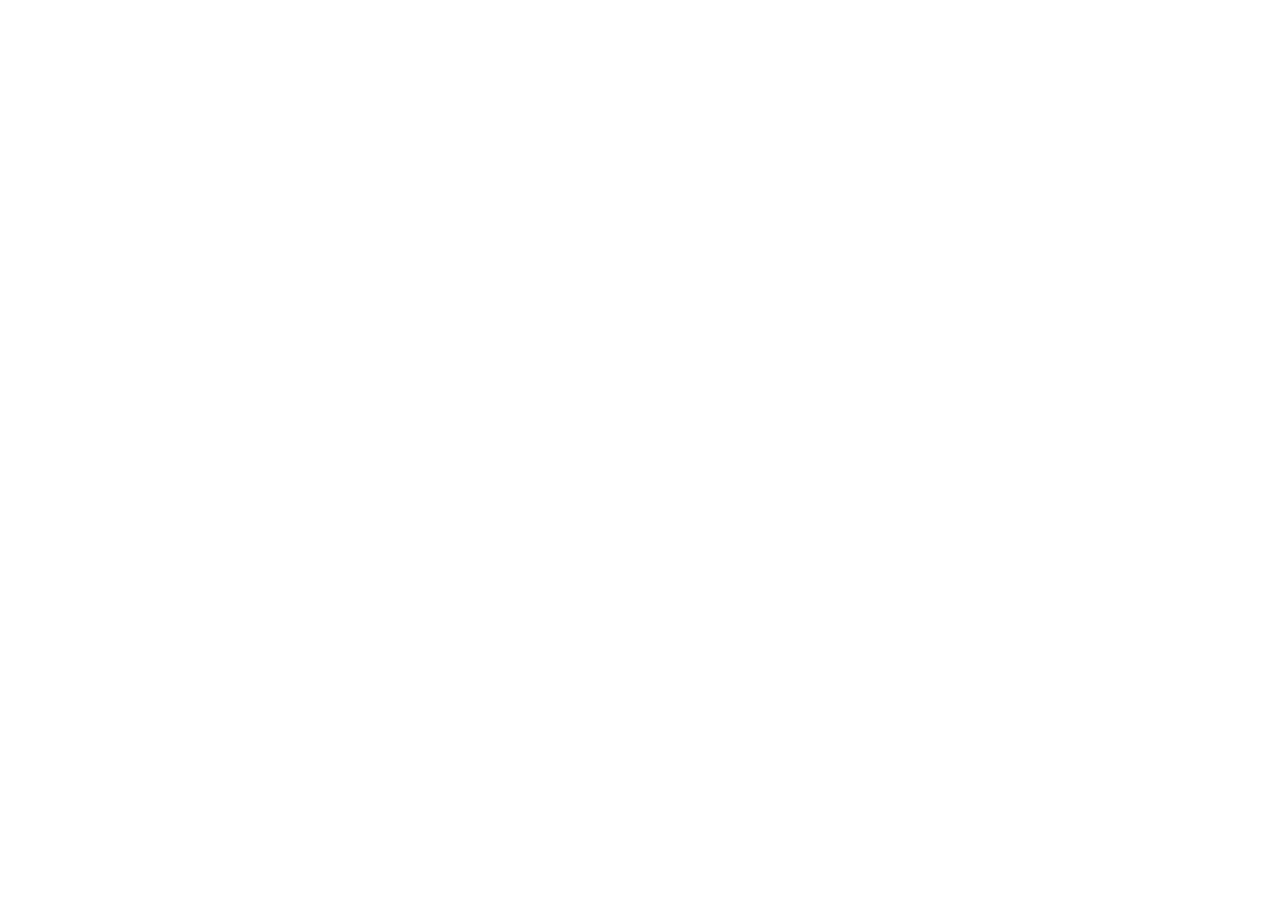
==== about.html @ 56c46d94 "about page" ====
<!DOCTYPE html>
<html lang="en">
<head>
    <meta charset="UTF-8">
    <meta name="viewport" content="width=device-width, initial-scale=1.0">
    <title>about page</title>
</head>
<body>
    
</body>
</html>
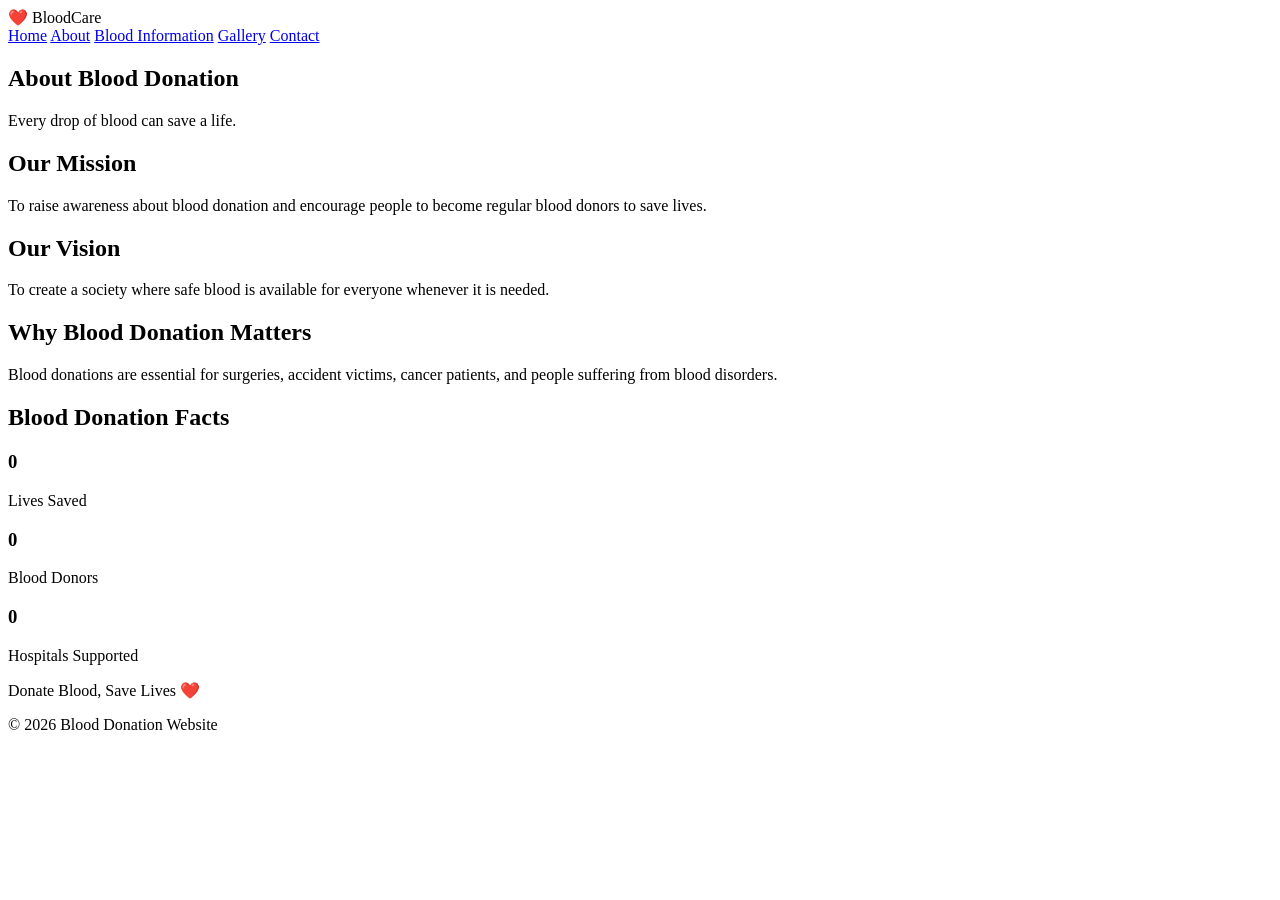
==== commit 41fa7d19: "update about.html" ====
--- a/about.html
+++ b/about.html
@@ -3,9 +3,88 @@
 <head>
     <meta charset="UTF-8">
     <meta name="viewport" content="width=device-width, initial-scale=1.0">
-    <title>about page</title>
+    <title>About Us - Blood Donation Website</title>
+    <link rel="stylesheet" href="about.css">
 </head>
 <body>
-    
+
+<header>
+    <div class="logo">❤️ BloodCare</div>
+
+    <nav>
+        <a href="index.html">Home</a>
+        <a href="about.html" class="active">About</a>
+        <a href="blood.html">Blood Information</a>
+         <a href="gallery.html" class="active">Gallery</a>
+        <a href="contact.html">Contact</a>
+    </nav>
+</header>
+
+<section class="hero">
+    <h1>About Blood Donation</h1>
+    <p>Every drop of blood can save a life.</p>
+</section>
+
+<section class="about-container">
+
+    <div class="card">
+        <h2>Our Mission</h2>
+        <p>
+            To raise awareness about blood donation and encourage
+            people to become regular blood donors to save lives.
+        </p>
+    </div>
+
+    <div class="card">
+        <h2>Our Vision</h2>
+        <p>
+            To create a society where safe blood is available
+            for everyone whenever it is needed.
+        </p>
+    </div>
+
+    <div class="card">
+        <h2>Why Blood Donation Matters</h2>
+        <p>
+            Blood donations are essential for surgeries,
+            accident victims, cancer patients, and people
+            suffering from blood disorders.
+        </p>
+    </div>
+
+</section>
+
+<section class="facts">
+
+    <h2>Blood Donation Facts</h2>
+
+    <div class="fact-boxes">
+
+        <div class="fact">
+            <h3 class="counter" data-target="1000">0</h3>
+            <p>Lives Saved</p>
+        </div>
+
+        <div class="fact">
+            <h3 class="counter" data-target="500">0</h3>
+            <p>Blood Donors</p>
+        </div>
+
+        <div class="fact">
+            <h3 class="counter" data-target="20">0</h3>
+            <p>Hospitals Supported</p>
+        </div>
+
+    </div>
+
+</section>
+
+<footer>
+    <p>Donate Blood, Save Lives ❤️</p>
+    <p>&copy; 2026 Blood Donation Website</p>
+</footer>
+
+<script src="about.js"></script>
+
 </body>
 </html>
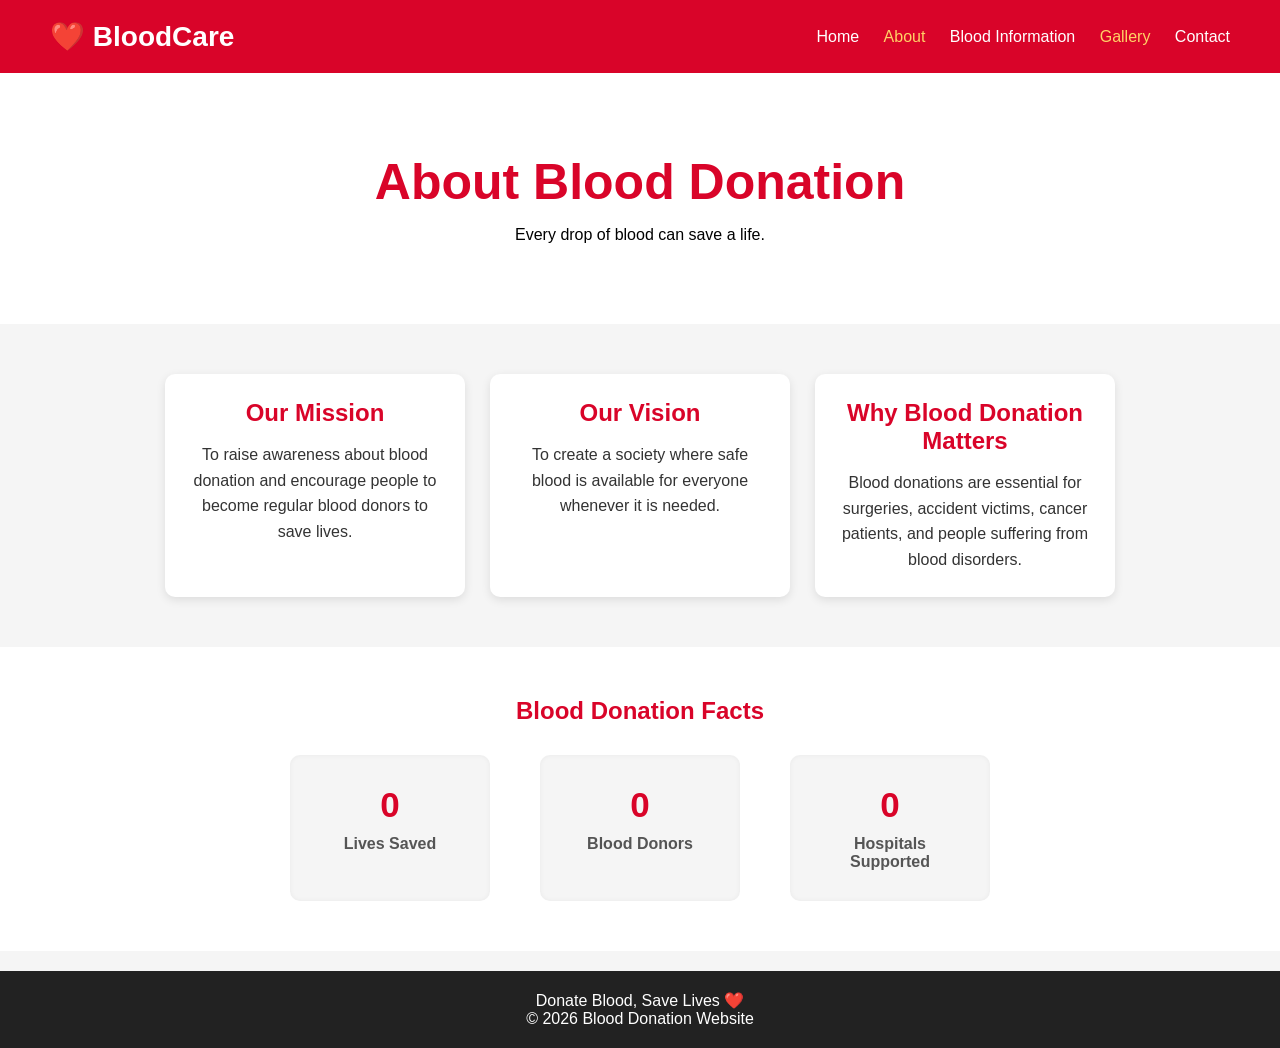
==== commit c9687ec9: "Update about.html" ====
--- a/about.html
+++ b/about.html
@@ -4,7 +4,132 @@
     <meta charset="UTF-8">
     <meta name="viewport" content="width=device-width, initial-scale=1.0">
     <title>About Us - Blood Donation Website</title>
-    <link rel="stylesheet" href="about.css">
+    
+    
+    <style>
+        * {
+            margin: 0;
+            padding: 0;
+            box-sizing: border-box;
+            font-family: Arial, sans-serif;
+        }
+
+        body {
+            background: #f5f5f5;
+        }
+
+        header {
+            background: #d90429;
+            color: white;
+            padding: 20px 50px;
+            display: flex;
+            justify-content: space-between;
+            align-items: center;
+        }
+
+        .logo {
+            font-size: 28px;
+            font-weight: bold;
+        }
+
+        nav a {
+            color: white;
+            text-decoration: none;
+            margin-left: 20px;
+        }
+
+        nav a:hover,
+        .active {
+            color: #ffd166;
+        }
+
+        .hero {
+            background: white;
+            text-align: center;
+            padding: 80px 20px;
+        }
+
+        .hero h1 {
+            color: #d90429;
+            font-size: 50px;
+        }
+
+        .hero p {
+            margin-top: 15px;
+        }
+
+        .about-container {
+            display: flex;
+            justify-content: center;
+            gap: 25px;
+            padding: 50px;
+            flex-wrap: wrap;
+        }
+
+        .card {
+            background: white;
+            width: 300px;
+            padding: 25px;
+            text-align: center;
+            border-radius: 10px;
+            box-shadow: 0 3px 10px rgba(0,0,0,0.1);
+        }
+
+        .card h2 {
+            color: #d90429;
+            margin-bottom: 15px;
+        }
+
+        .card p {
+            line-height: 1.6;
+            color: #333;
+        }
+
+        .facts {
+            padding: 50px;
+            background: #fff;
+            text-align: center;
+        }
+
+        .facts h2 {
+            color: #d90429;
+            margin-bottom: 30px;
+        }
+
+        .fact-boxes {
+            display: flex;
+            justify-content: center;
+            gap: 50px;
+            flex-wrap: wrap;
+        }
+
+        .fact {
+            background: #f5f5f5;
+            padding: 30px;
+            width: 200px;
+            border-radius: 10px;
+            box-shadow: inset 0 0 5px rgba(0,0,0,0.05);
+        }
+
+        .fact h3 {
+            font-size: 35px;
+            color: #d90429;
+            margin-bottom: 10px;
+        }
+
+        .fact p {
+            font-weight: bold;
+            color: #555;
+        }
+
+        footer {
+            background: #222;
+            color: white;
+            text-align: center;
+            padding: 20px;
+            margin-top: 20px;
+        }
+    </style>
 </head>
 <body>
 
@@ -15,7 +140,7 @@
         <a href="index.html">Home</a>
         <a href="about.html" class="active">About</a>
         <a href="blood.html">Blood Information</a>
-         <a href="gallery.html" class="active">Gallery</a>
+        <a href="gallery.html" class="active">Gallery</a>
         <a href="contact.html">Contact</a>
     </nav>
 </header>
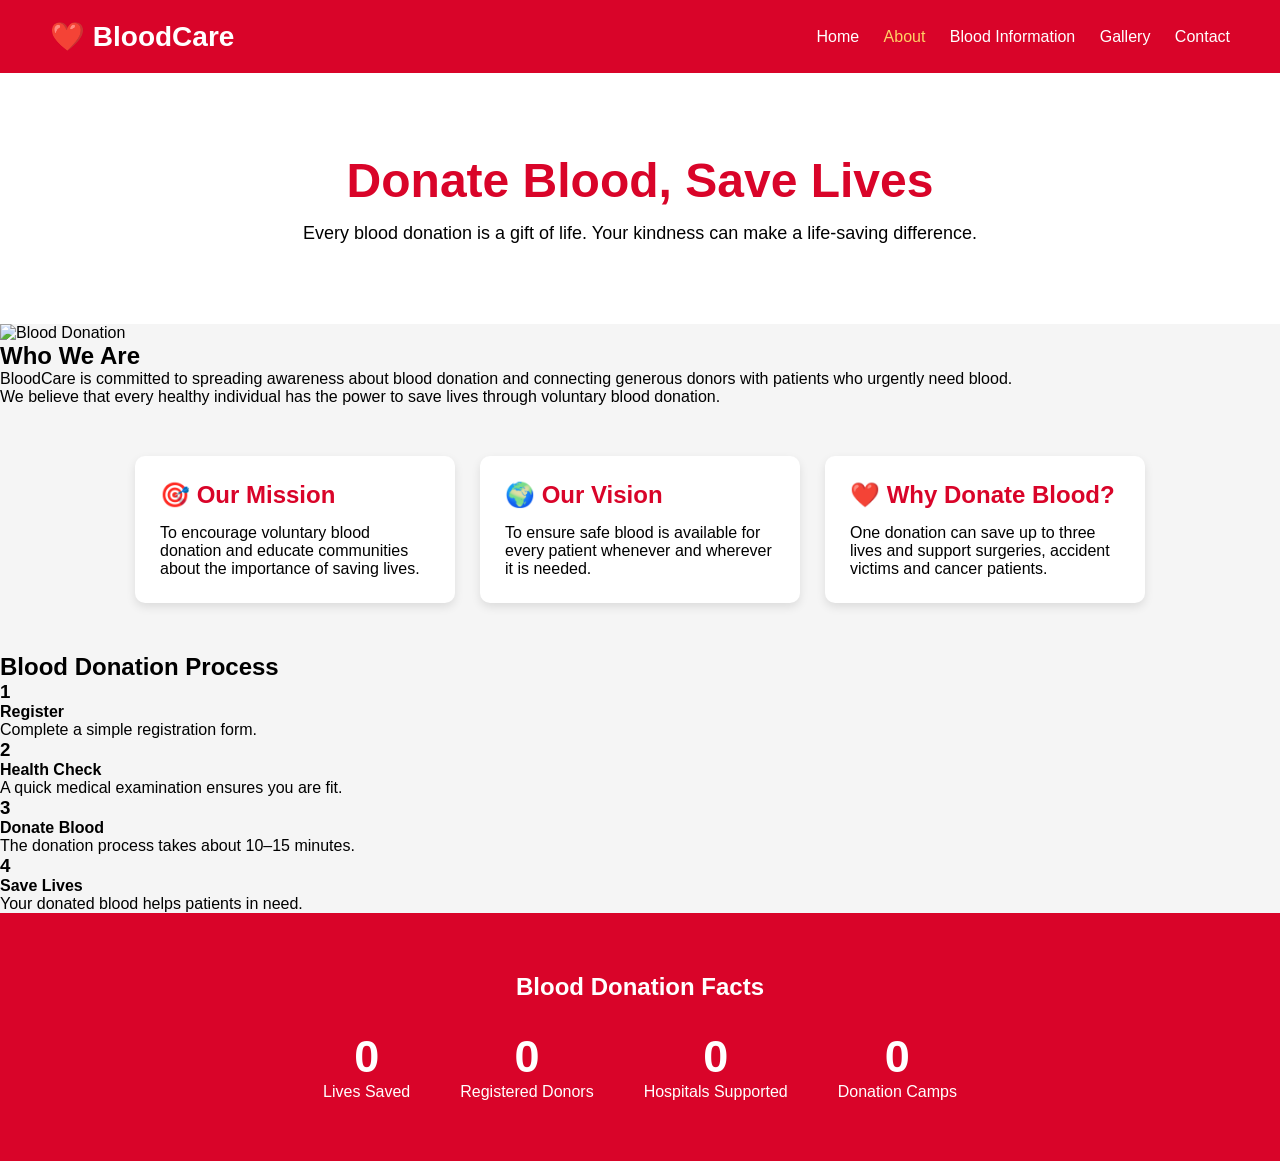
==== commit eea77c6f: "develop the html code" ====
--- a/about.html
+++ b/about.html
@@ -3,213 +3,224 @@
 <head>
     <meta charset="UTF-8">
     <meta name="viewport" content="width=device-width, initial-scale=1.0">
-    <title>About Us - Blood Donation Website</title>
-    
-    
-    <style>
-        * {
-            margin: 0;
-            padding: 0;
-            box-sizing: border-box;
-            font-family: Arial, sans-serif;
-        }
-
-        body {
-            background: #f5f5f5;
-        }
-
-        header {
-            background: #d90429;
-            color: white;
-            padding: 20px 50px;
-            display: flex;
-            justify-content: space-between;
-            align-items: center;
-        }
-
-        .logo {
-            font-size: 28px;
-            font-weight: bold;
-        }
-
-        nav a {
-            color: white;
-            text-decoration: none;
-            margin-left: 20px;
-        }
-
-        nav a:hover,
-        .active {
-            color: #ffd166;
-        }
-
-        .hero {
-            background: white;
-            text-align: center;
-            padding: 80px 20px;
-        }
-
-        .hero h1 {
-            color: #d90429;
-            font-size: 50px;
-        }
-
-        .hero p {
-            margin-top: 15px;
-        }
-
-        .about-container {
-            display: flex;
-            justify-content: center;
-            gap: 25px;
-            padding: 50px;
-            flex-wrap: wrap;
-        }
-
-        .card {
-            background: white;
-            width: 300px;
-            padding: 25px;
-            text-align: center;
-            border-radius: 10px;
-            box-shadow: 0 3px 10px rgba(0,0,0,0.1);
-        }
-
-        .card h2 {
-            color: #d90429;
-            margin-bottom: 15px;
-        }
-
-        .card p {
-            line-height: 1.6;
-            color: #333;
-        }
-
-        .facts {
-            padding: 50px;
-            background: #fff;
-            text-align: center;
-        }
-
-        .facts h2 {
-            color: #d90429;
-            margin-bottom: 30px;
-        }
-
-        .fact-boxes {
-            display: flex;
-            justify-content: center;
-            gap: 50px;
-            flex-wrap: wrap;
-        }
-
-        .fact {
-            background: #f5f5f5;
-            padding: 30px;
-            width: 200px;
-            border-radius: 10px;
-            box-shadow: inset 0 0 5px rgba(0,0,0,0.05);
-        }
-
-        .fact h3 {
-            font-size: 35px;
-            color: #d90429;
-            margin-bottom: 10px;
-        }
-
-        .fact p {
-            font-weight: bold;
-            color: #555;
-        }
-
-        footer {
-            background: #222;
-            color: white;
-            text-align: center;
-            padding: 20px;
-            margin-top: 20px;
-        }
-    </style>
+    <title>About Us | BloodCare</title>
+
+    <link rel="stylesheet" href="about.css">
 </head>
+
 <body>
 
 <header>
+
     <div class="logo">❤️ BloodCare</div>
 
     <nav>
-        <a href="index.html">Home</a>
+        <a href="sam.html">Home</a>
         <a href="about.html" class="active">About</a>
         <a href="blood.html">Blood Information</a>
-        <a href="gallery.html" class="active">Gallery</a>
+        <a href="gallery.html">Gallery</a>
         <a href="contact.html">Contact</a>
     </nav>
+
 </header>
 
+<!-- Hero Section -->
+
 <section class="hero">
-    <h1>About Blood Donation</h1>
-    <p>Every drop of blood can save a life.</p>
-</section>
+
+    <h1>Donate Blood, Save Lives</h1>
+
+    <p>
+        Every blood donation is a gift of life.
+        Your kindness can make a life-saving difference.
+    </p>
+
+    
+
+</section>
+
+<!-- About Section -->
+
+<section class="about">
+
+    <div class="about-image">
+
+        <img src="sam.jpg"
+             alt="Blood Donation">
+
+    </div>
+
+    <div class="about-text">
+
+        <h2>Who We Are</h2>
+
+        <p>
+
+            BloodCare is committed to spreading awareness about
+            blood donation and connecting generous donors with
+            patients who urgently need blood.
+
+        </p>
+
+        <p>
+
+            We believe that every healthy individual has the
+            power to save lives through voluntary blood donation.
+
+        </p>
+
+       
+
+    </div>
+
+</section>
+
+<!-- Mission Vision -->
 
 <section class="about-container">
 
     <div class="card">
-        <h2>Our Mission</h2>
-        <p>
-            To raise awareness about blood donation and encourage
-            people to become regular blood donors to save lives.
-        </p>
+
+        <h2>🎯 Our Mission</h2>
+
+        <p>
+
+            To encourage voluntary blood donation and educate
+            communities about the importance of saving lives.
+
+        </p>
+
     </div>
 
     <div class="card">
-        <h2>Our Vision</h2>
-        <p>
-            To create a society where safe blood is available
-            for everyone whenever it is needed.
-        </p>
+
+        <h2>🌍 Our Vision</h2>
+
+        <p>
+
+            To ensure safe blood is available for every patient
+            whenever and wherever it is needed.
+
+        </p>
+
     </div>
 
     <div class="card">
-        <h2>Why Blood Donation Matters</h2>
-        <p>
-            Blood donations are essential for surgeries,
-            accident victims, cancer patients, and people
-            suffering from blood disorders.
-        </p>
-    </div>
-
-</section>
+
+        <h2>❤️ Why Donate Blood?</h2>
+
+        <p>
+
+            One donation can save up to three lives and support
+            surgeries, accident victims and cancer patients.
+
+        </p>
+
+    </div>
+
+</section>
+
+<!-- Donation Process -->
+
+<section class="process">
+
+<h2>Blood Donation Process</h2>
+
+<div class="steps">
+
+<div class="step">
+
+<h3>1</h3>
+
+<h4>Register</h4>
+
+<p>
+Complete a simple registration form.
+</p>
+
+</div>
+
+<div class="step">
+
+<h3>2</h3>
+
+<h4>Health Check</h4>
+
+<p>
+A quick medical examination ensures you are fit.
+</p>
+
+</div>
+
+<div class="step">
+
+<h3>3</h3>
+
+<h4>Donate Blood</h4>
+
+<p>
+The donation process takes about 10–15 minutes.
+</p>
+
+</div>
+
+<div class="step">
+
+<h3>4</h3>
+
+<h4>Save Lives</h4>
+
+<p>
+Your donated blood helps patients in need.
+</p>
+
+</div>
+
+</div>
+
+</section>
+
+<!-- Facts -->
 
 <section class="facts">
 
-    <h2>Blood Donation Facts</h2>
-
-    <div class="fact-boxes">
-
-        <div class="fact">
-            <h3 class="counter" data-target="1000">0</h3>
-            <p>Lives Saved</p>
-        </div>
-
-        <div class="fact">
-            <h3 class="counter" data-target="500">0</h3>
-            <p>Blood Donors</p>
-        </div>
-
-        <div class="fact">
-            <h3 class="counter" data-target="20">0</h3>
-            <p>Hospitals Supported</p>
-        </div>
-
-    </div>
-
-</section>
-
-<footer>
-    <p>Donate Blood, Save Lives ❤️</p>
-    <p>&copy; 2026 Blood Donation Website</p>
-</footer>
-
-<script src="about.js"></script>
-
-</body>
-</html>+<h2>Blood Donation Facts</h2>
+
+<div class="fact-boxes">
+
+<div class="fact">
+
+<h3 class="counter" data-target="1000">0</h3>
+
+<p>Lives Saved</p>
+
+</div>
+
+<div class="fact">
+
+<h3 class="counter" data-target="500">0</h3>
+
+<p>Registered Donors</p>
+
+</div>
+
+<div class="fact">
+
+<h3 class="counter" data-target="20">0</h3>
+
+<p>Hospitals Supported</p>
+
+</div>
+
+<div class="fact">
+
+<h3 class="counter" data-target="120">0</h3>
+
+<p>Donation Camps</p>
+
+</div>
+
+</div>
+
+</section>
+<script src="about.js"></script>
--- a/about.css
+++ b/about.css
@@ -0,0 +1,103 @@
+*{
+    margin:0;
+    padding:0;
+    box-sizing:border-box;
+    font-family:Arial, sans-serif;
+}
+
+body{
+    background:#f5f5f5;
+}
+
+header{
+    background:#d90429;
+    color:white;
+    padding:20px 50px;
+    display:flex;
+    justify-content:space-between;
+    align-items:center;
+}
+
+.logo{
+    font-size:28px;
+    font-weight:bold;
+}
+
+nav a{
+    color:white;
+    text-decoration:none;
+    margin-left:20px;
+}
+
+nav a:hover,
+.active{
+    color:#ffd166;
+}
+
+.hero{
+    background:white;
+    text-align:center;
+    padding:80px 20px;
+}
+
+.hero h1{
+    color:#d90429;
+    font-size:48px;
+}
+
+.hero p{
+    margin-top:15px;
+    font-size:18px;
+}
+
+.about-container{
+    display:flex;
+    justify-content:center;
+    gap:25px;
+    flex-wrap:wrap;
+    padding:50px;
+}
+
+.card{
+    background:white;
+    width:320px;
+    padding:25px;
+    border-radius:10px;
+    box-shadow:0 4px 10px rgba(0,0,0,0.1);
+    transition:0.3s;
+}
+
+.card:hover{
+    transform:translateY(-8px);
+}
+
+.card h2{
+    color:#d90429;
+    margin-bottom:15px;
+}
+
+.facts{
+    background:#d90429;
+    color:white;
+    text-align:center;
+    padding:60px 20px;
+}
+
+.fact-boxes{
+    display:flex;
+    justify-content:center;
+    gap:50px;
+    flex-wrap:wrap;
+    margin-top:30px;
+}
+
+.fact h3{
+    font-size:45px;
+}
+
+footer{
+    background:#222;
+    color:white;
+    text-align:center;
+    padding:20px;
+}
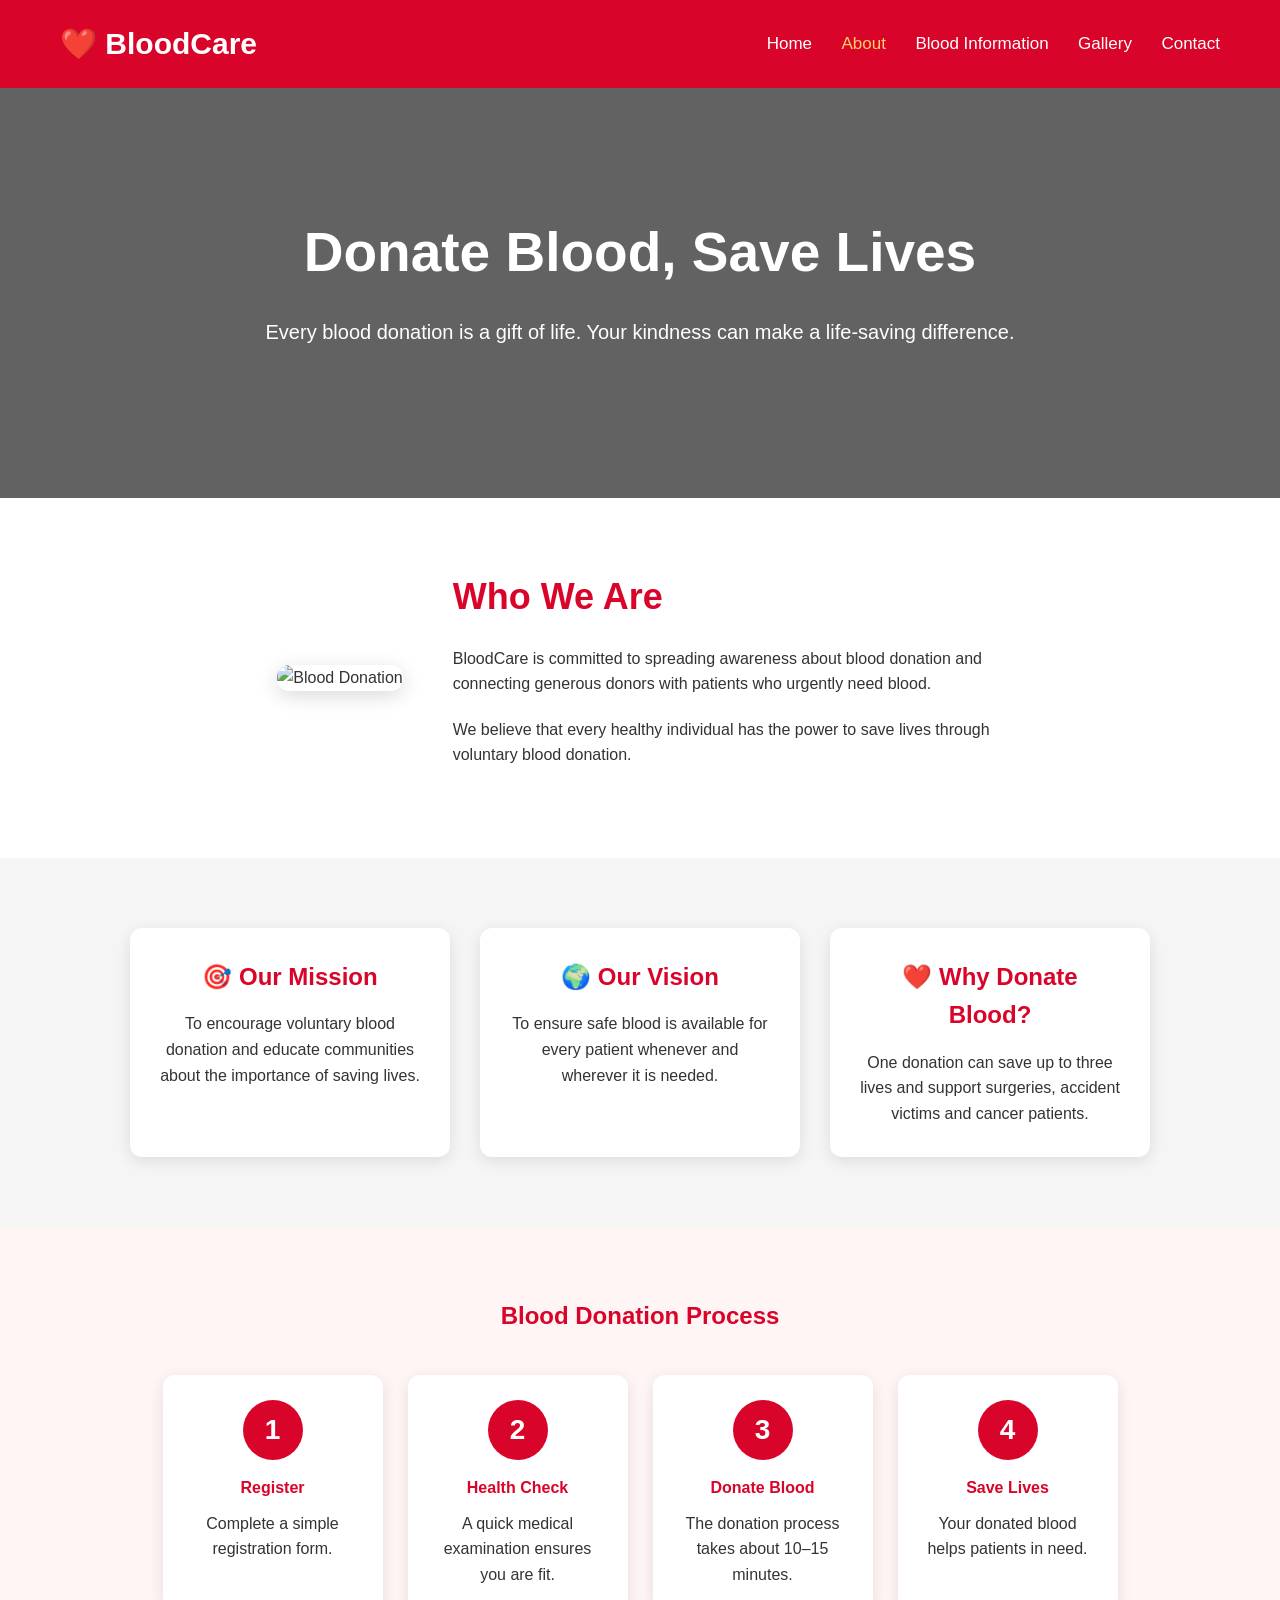
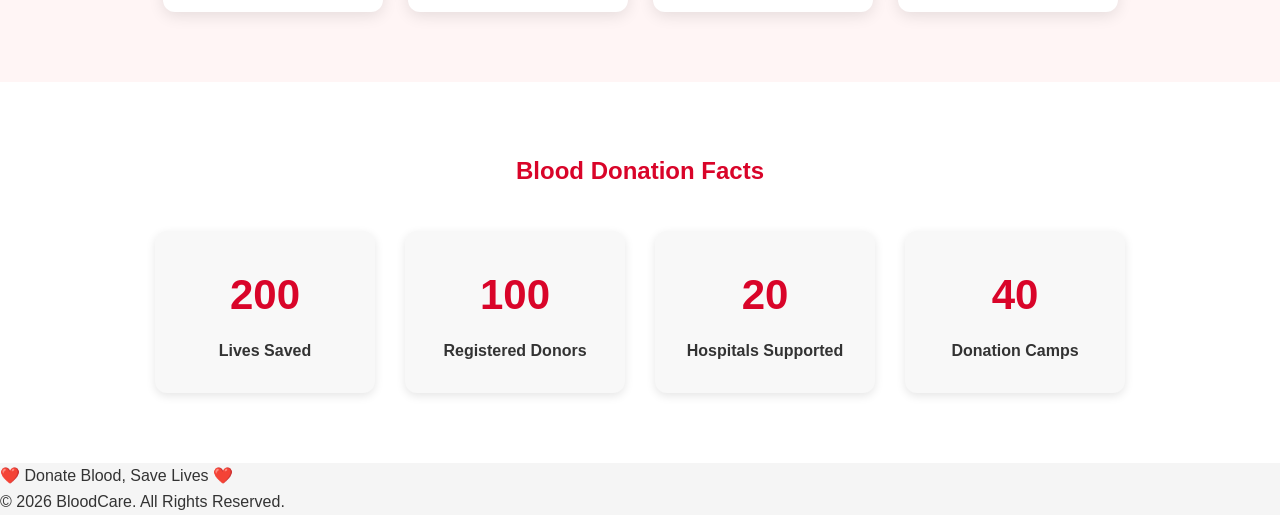
==== commit f0e50f90: "add footer section" ====
--- a/about.html
+++ b/about.html
@@ -223,4 +223,9 @@
 </div>
 
 </section>
+<!-- Footer -->
+    <footer>
+        <p>❤️ Donate Blood, Save Lives ❤️</p>
+        <p>&copy; 2026 BloodCare. All Rights Reserved.</p>
+    </footer>
 <script src="about.js"></script>
--- a/about.css
+++ b/about.css
@@ -1,103 +1,292 @@
+/* ==========================
+   RESET
+========================== */
+
 *{
     margin:0;
     padding:0;
     box-sizing:border-box;
-    font-family:Arial, sans-serif;
+    font-family:Arial, Helvetica, sans-serif;
 }
 
 body{
     background:#f5f5f5;
-}
+    color:#333;
+    line-height:1.6;
+}
+
+/* ==========================
+   HEADER
+========================== */
 
 header{
     background:#d90429;
     color:white;
-    padding:20px 50px;
     display:flex;
     justify-content:space-between;
     align-items:center;
+    padding:20px 60px;
+    position:sticky;
+    top:0;
+    z-index:1000;
 }
 
 .logo{
+    font-size:30px;
+    font-weight:bold;
+}
+
+nav a{
+    color:white;
+    text-decoration:none;
+    margin-left:25px;
+    font-size:17px;
+    transition:0.3s;
+}
+
+nav a:hover,
+nav .active{
+    color:#ffd166;
+}
+
+/* ==========================
+   HERO
+========================== */
+
+.hero{
+    background:linear-gradient(rgba(0,0,0,.6),rgba(0,0,0,.6)),
+    url("https://encrypted-tbn0.gstatic.com/images?q=tbn:ANd9GcSySD31CTY-s2eBc7Aug4owUqxUwW-mQj6BmCPKLrp98FR3AHNq6rKVoo86&s=10");
+    background-size:cover;
+    background-position:center;
+    color:white;
+    text-align:center;
+    padding:120px 20px;
+}
+
+.hero h1{
+    font-size:55px;
+    margin-bottom:20px;
+}
+
+.hero p{
+    font-size:20px;
+    margin-bottom:30px;
+}
+
+.btn{
+    display:inline-block;
+    background:#d90429;
+    color:white;
+    padding:14px 30px;
+    text-decoration:none;
+    border-radius:30px;
+    transition:.3s;
+}
+
+.btn:hover{
+    background:#a8001f;
+    transform:scale(1.05);
+}
+
+/* ==========================
+   ABOUT SECTION
+========================== */
+
+.about{
+    display:flex;
+    justify-content:center;
+    align-items:center;
+    gap:50px;
+    padding:70px;
+    background:white;
+    flex-wrap:wrap;
+}
+
+.about-image img{
+    width:420px;
+    max-width:100%;
+    border-radius:12px;
+    box-shadow:0 5px 20px rgba(0,0,0,.15);
+}
+
+.about-text{
+    max-width:550px;
+}
+
+.about-text h2{
+    color:#d90429;
+    margin-bottom:20px;
+    font-size:36px;
+}
+
+.about-text p{
+    margin-bottom:20px;
+}
+
+/* ==========================
+   MISSION CARDS
+========================== */
+
+.about-container{
+    display:flex;
+    justify-content:center;
+    gap:30px;
+    padding:70px 30px;
+    flex-wrap:wrap;
+}
+
+.card{
+    background:white;
+    width:320px;
+    padding:30px;
+    border-radius:12px;
+    text-align:center;
+    box-shadow:0 4px 15px rgba(0,0,0,.1);
+    transition:.3s;
+}
+
+.card:hover{
+    transform:translateY(-10px);
+}
+
+.card h2{
+    color:#d90429;
+    margin-bottom:15px;
+}
+
+/* ==========================
+   PROCESS
+========================== */
+
+.process{
+    background:#fff5f5;
+    text-align:center;
+    padding:70px 20px;
+}
+
+.process h2{
+    color:#d90429;
+    margin-bottom:40px;
+}
+
+.steps{
+    display:flex;
+    justify-content:center;
+    gap:25px;
+    flex-wrap:wrap;
+}
+
+.step{
+    background:white;
+    width:220px;
+    padding:25px;
+    border-radius:12px;
+    box-shadow:0 4px 15px rgba(0,0,0,.1);
+    transition:.3s;
+}
+
+.step:hover{
+    transform:translateY(-8px);
+}
+
+.step h3{
+    width:60px;
+    height:60px;
+    background:#d90429;
+    color:white;
+    border-radius:50%;
+    line-height:60px;
+    margin:auto;
+    margin-bottom:15px;
     font-size:28px;
+}
+
+.step h4{
+    color:#d90429;
+    margin-bottom:10px;
+}
+
+/* ==========================
+   FACTS
+========================== */
+
+.facts{
+    background:white;
+    text-align:center;
+    padding:70px 20px;
+}
+
+.facts h2{
+    color:#d90429;
+    margin-bottom:40px;
+}
+
+.fact-boxes{
+    display:flex;
+    justify-content:center;
+    gap:30px;
+    flex-wrap:wrap;
+}
+
+.fact{
+    background:#f8f8f8;
+    width:220px;
+    padding:30px;
+    border-radius:12px;
+    box-shadow:0 3px 10px rgba(0,0,0,.1);
+    transition:.3s;
+}
+
+.fact:hover{
+    transform:scale(1.05);
+}
+
+.fact h3{
+    color:#d90429;
+    font-size:42px;
+    margin-bottom:10px;
+}
+
+.fact p{
     font-weight:bold;
 }
 
+/* ==========================
+   RESPONSIVE
+========================== */
+
+@media(max-width:768px){
+
+header{
+    flex-direction:column;
+    padding:20px;
+}
+
+nav{
+    margin-top:15px;
+}
+
 nav a{
-    color:white;
-    text-decoration:none;
-    margin-left:20px;
-}
-
-nav a:hover,
-.active{
-    color:#ffd166;
-}
-
-.hero{
-    background:white;
-    text-align:center;
-    padding:80px 20px;
+    display:inline-block;
+    margin:10px;
 }
 
 .hero h1{
-    color:#d90429;
-    font-size:48px;
+    font-size:38px;
 }
 
 .hero p{
-    margin-top:15px;
     font-size:18px;
 }
 
-.about-container{
-    display:flex;
-    justify-content:center;
-    gap:25px;
-    flex-wrap:wrap;
-    padding:50px;
-}
-
-.card{
-    background:white;
-    width:320px;
-    padding:25px;
-    border-radius:10px;
-    box-shadow:0 4px 10px rgba(0,0,0,0.1);
-    transition:0.3s;
-}
-
-.card:hover{
-    transform:translateY(-8px);
-}
-
-.card h2{
-    color:#d90429;
-    margin-bottom:15px;
-}
-
+.about{
+    padding:40px 20px;
+}
+
+.about-container,
+.process,
 .facts{
-    background:#d90429;
-    color:white;
-    text-align:center;
-    padding:60px 20px;
-}
-
-.fact-boxes{
-    display:flex;
-    justify-content:center;
-    gap:50px;
-    flex-wrap:wrap;
-    margin-top:30px;
-}
-
-.fact h3{
-    font-size:45px;
-}
-
-footer{
-    background:#222;
-    color:white;
-    text-align:center;
-    padding:20px;
+    padding:50px 20px;
+}
+
 }
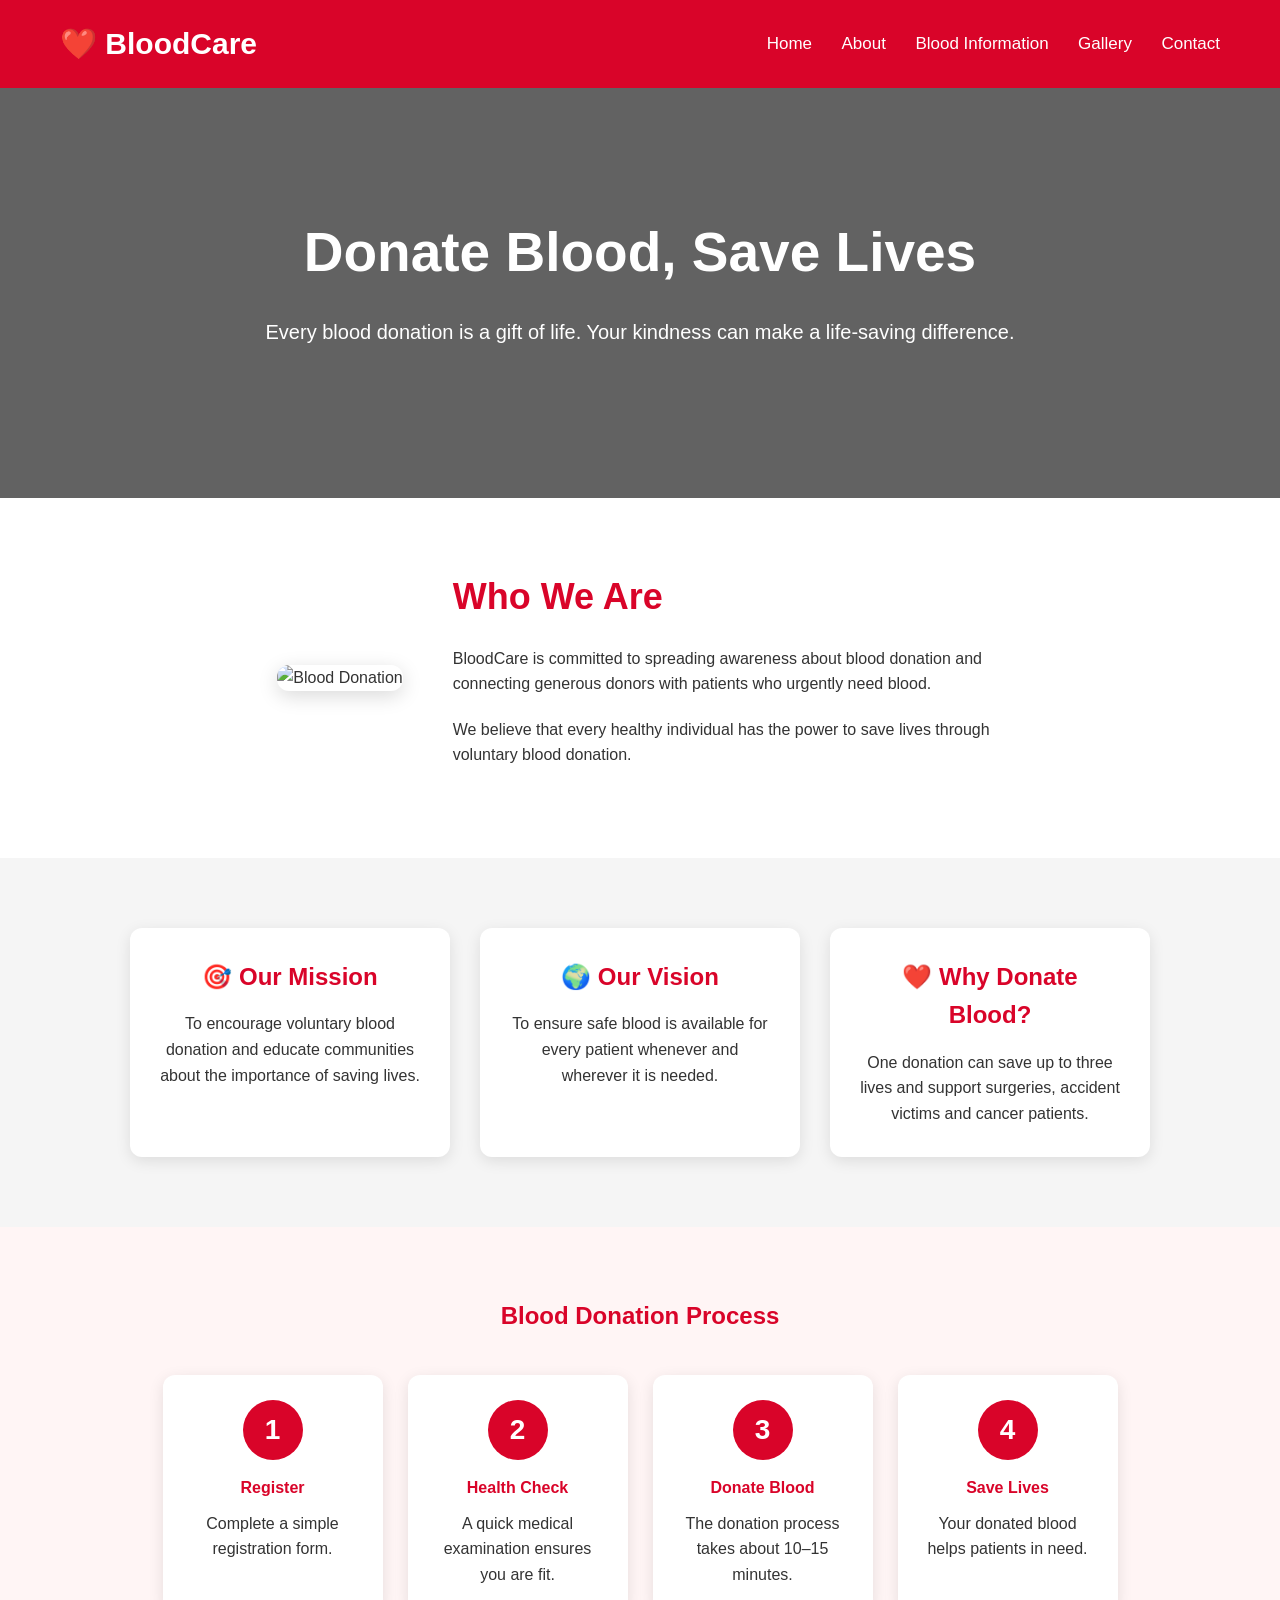
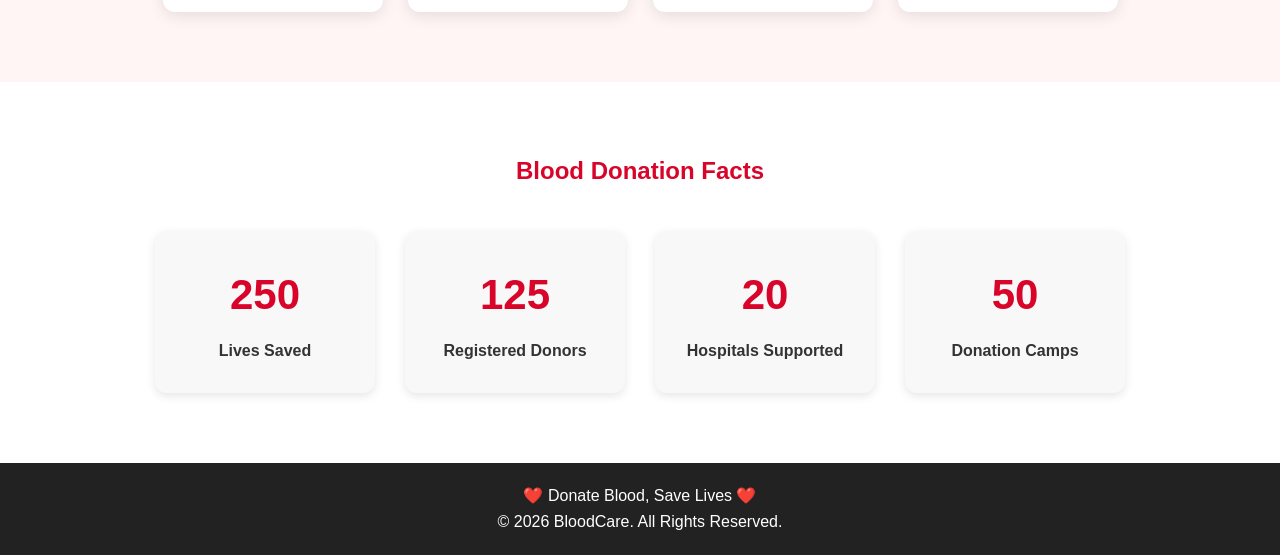
==== commit 3ba57a29: "Update about.html" ====
--- a/about.html
+++ b/about.html
@@ -16,7 +16,7 @@
 
     <nav>
         <a href="sam.html">Home</a>
-        <a href="about.html" class="active">About</a>
+        <a href="about.html">About</a>
         <a href="blood.html">Blood Information</a>
         <a href="gallery.html">Gallery</a>
         <a href="contact.html">Contact</a>
--- a/about.css
+++ b/about.css
@@ -289,4 +289,11 @@
     padding:50px 20px;
 }
 
+}
+/* Footer */
+footer{
+    background:#222;
+    color:white;
+    text-align:center;
+    padding:20px;
 }
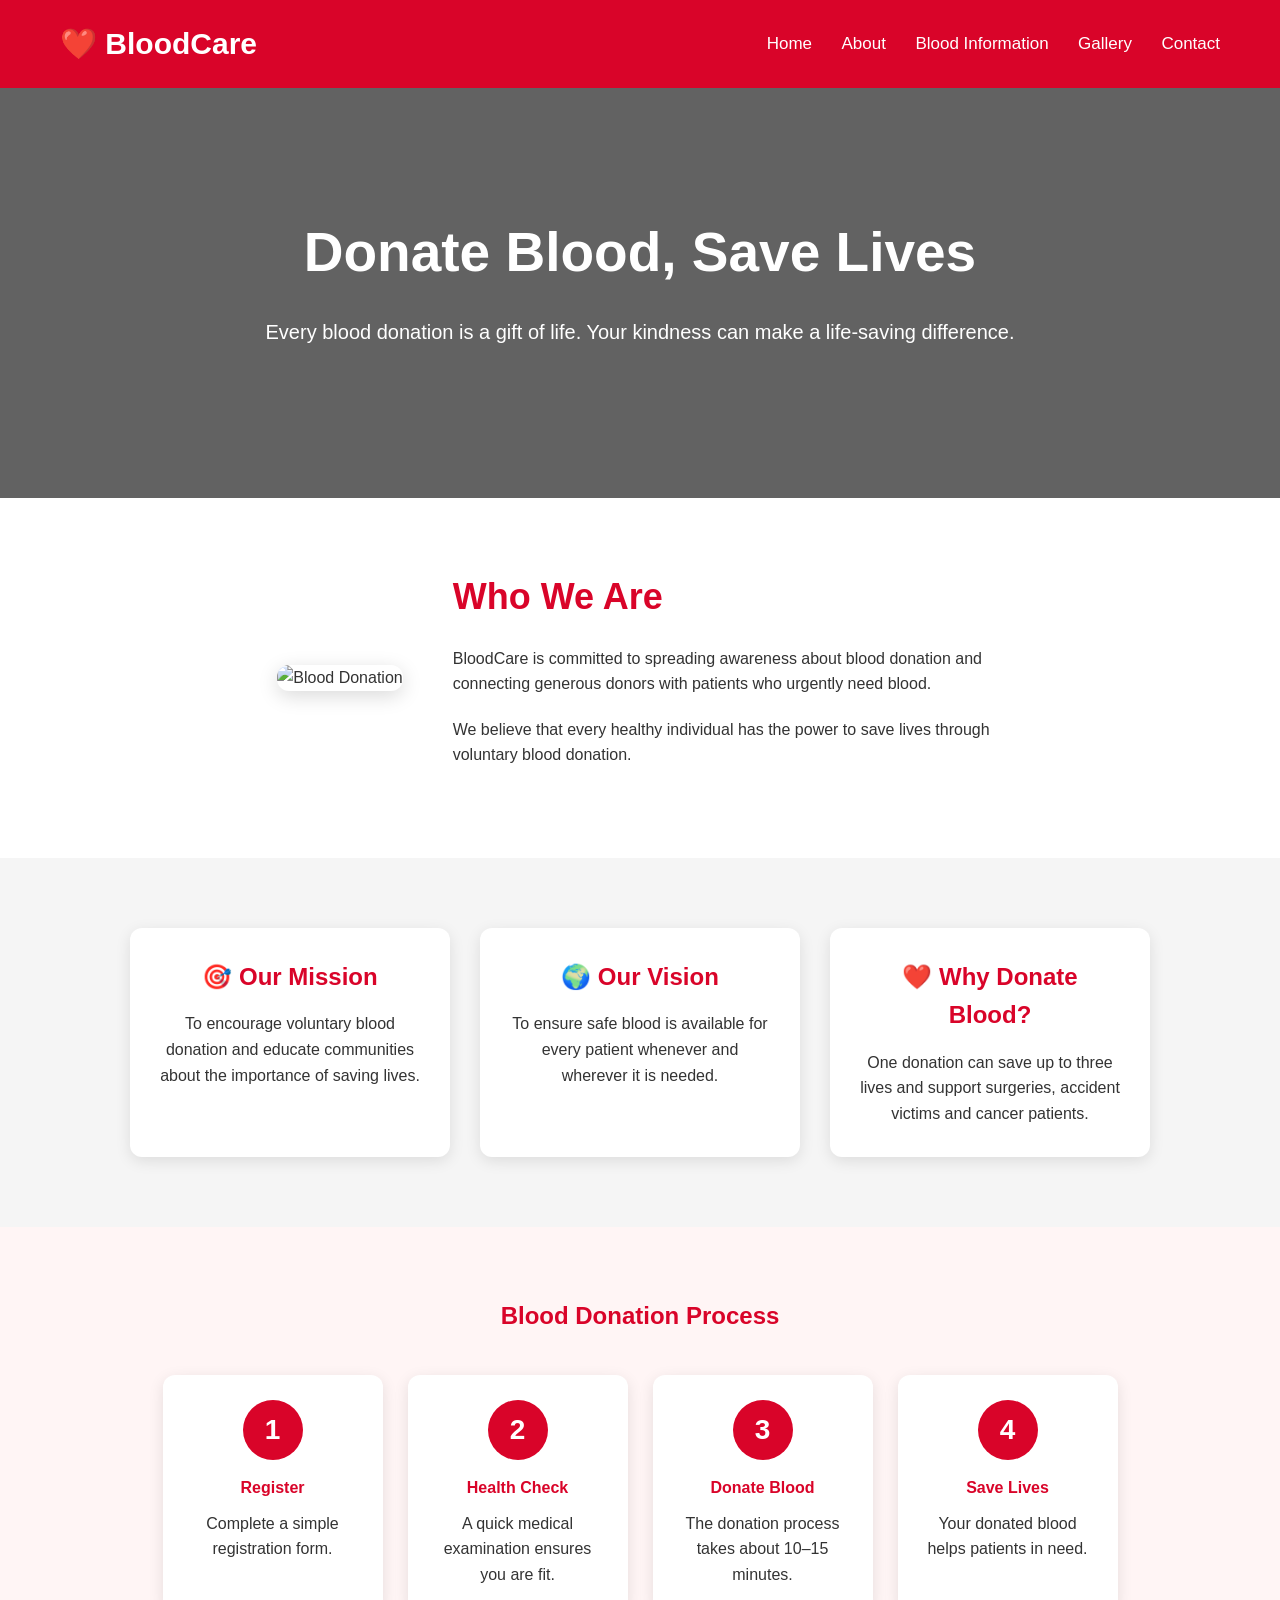
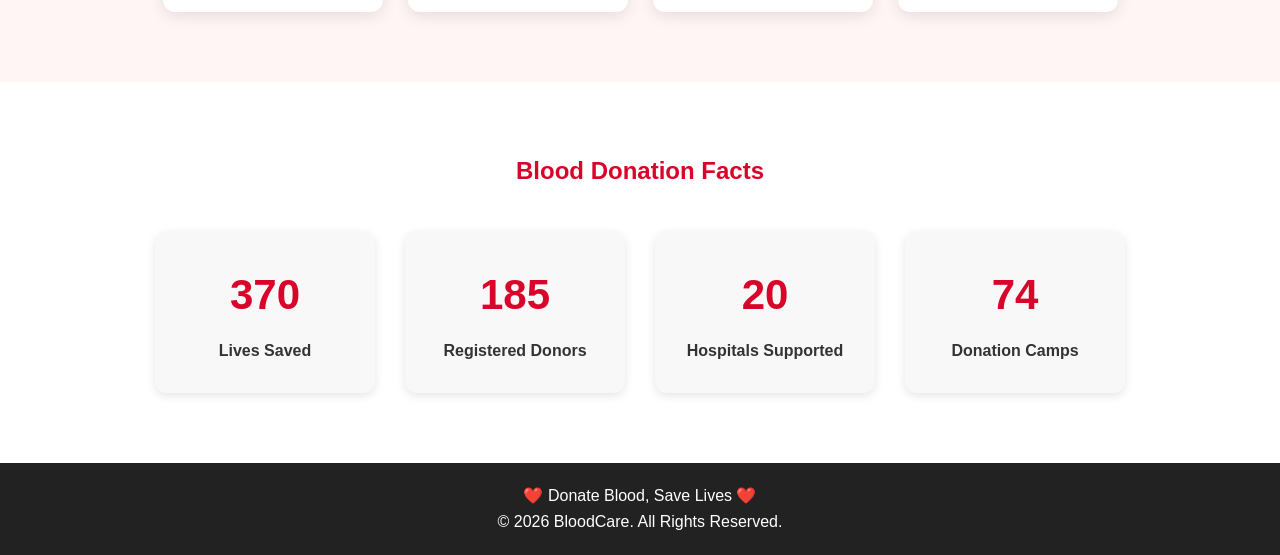
==== commit 2e98c2e4: "Update about.html" ====
--- a/about.html
+++ b/about.html
@@ -15,7 +15,7 @@
     <div class="logo">❤️ BloodCare</div>
 
     <nav>
-        <a href="sam.html">Home</a>
+        <a href="index.html">Home</a>
         <a href="about.html">About</a>
         <a href="blood.html">Blood Information</a>
         <a href="gallery.html">Gallery</a>
